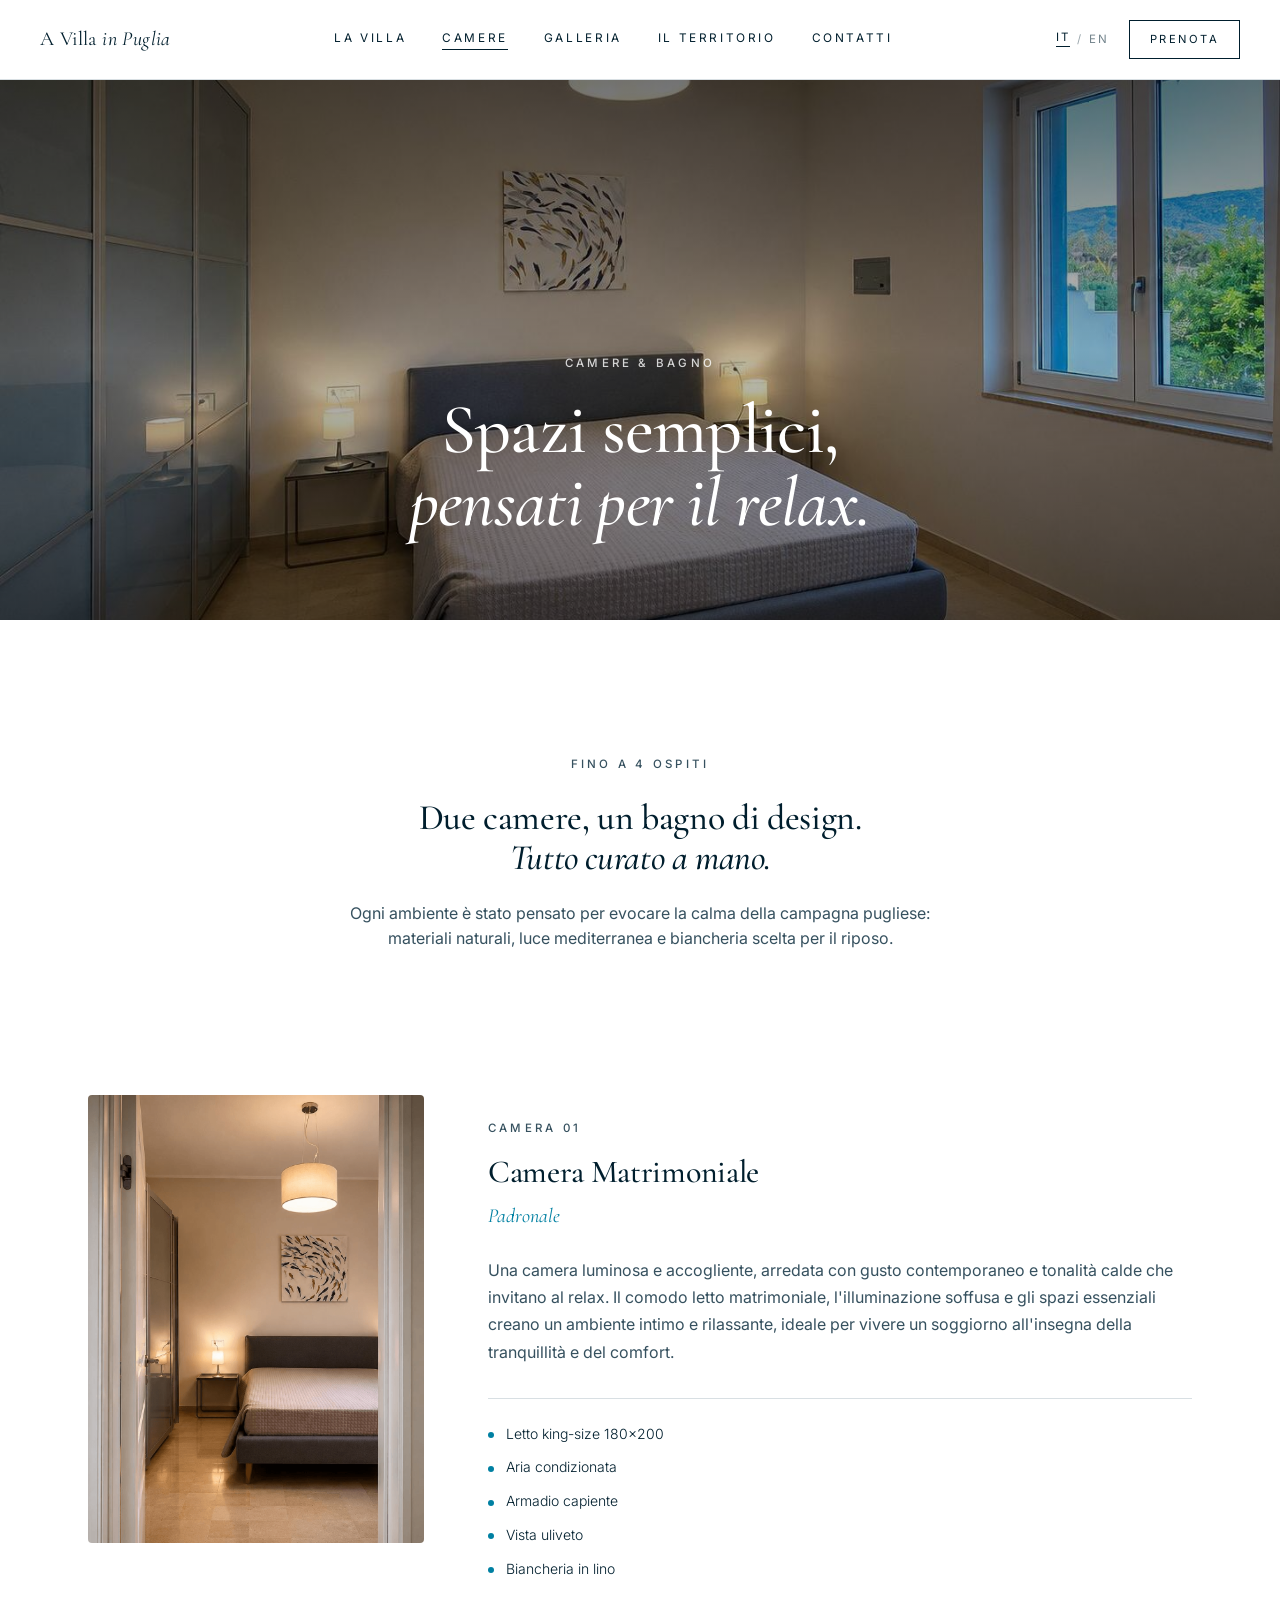
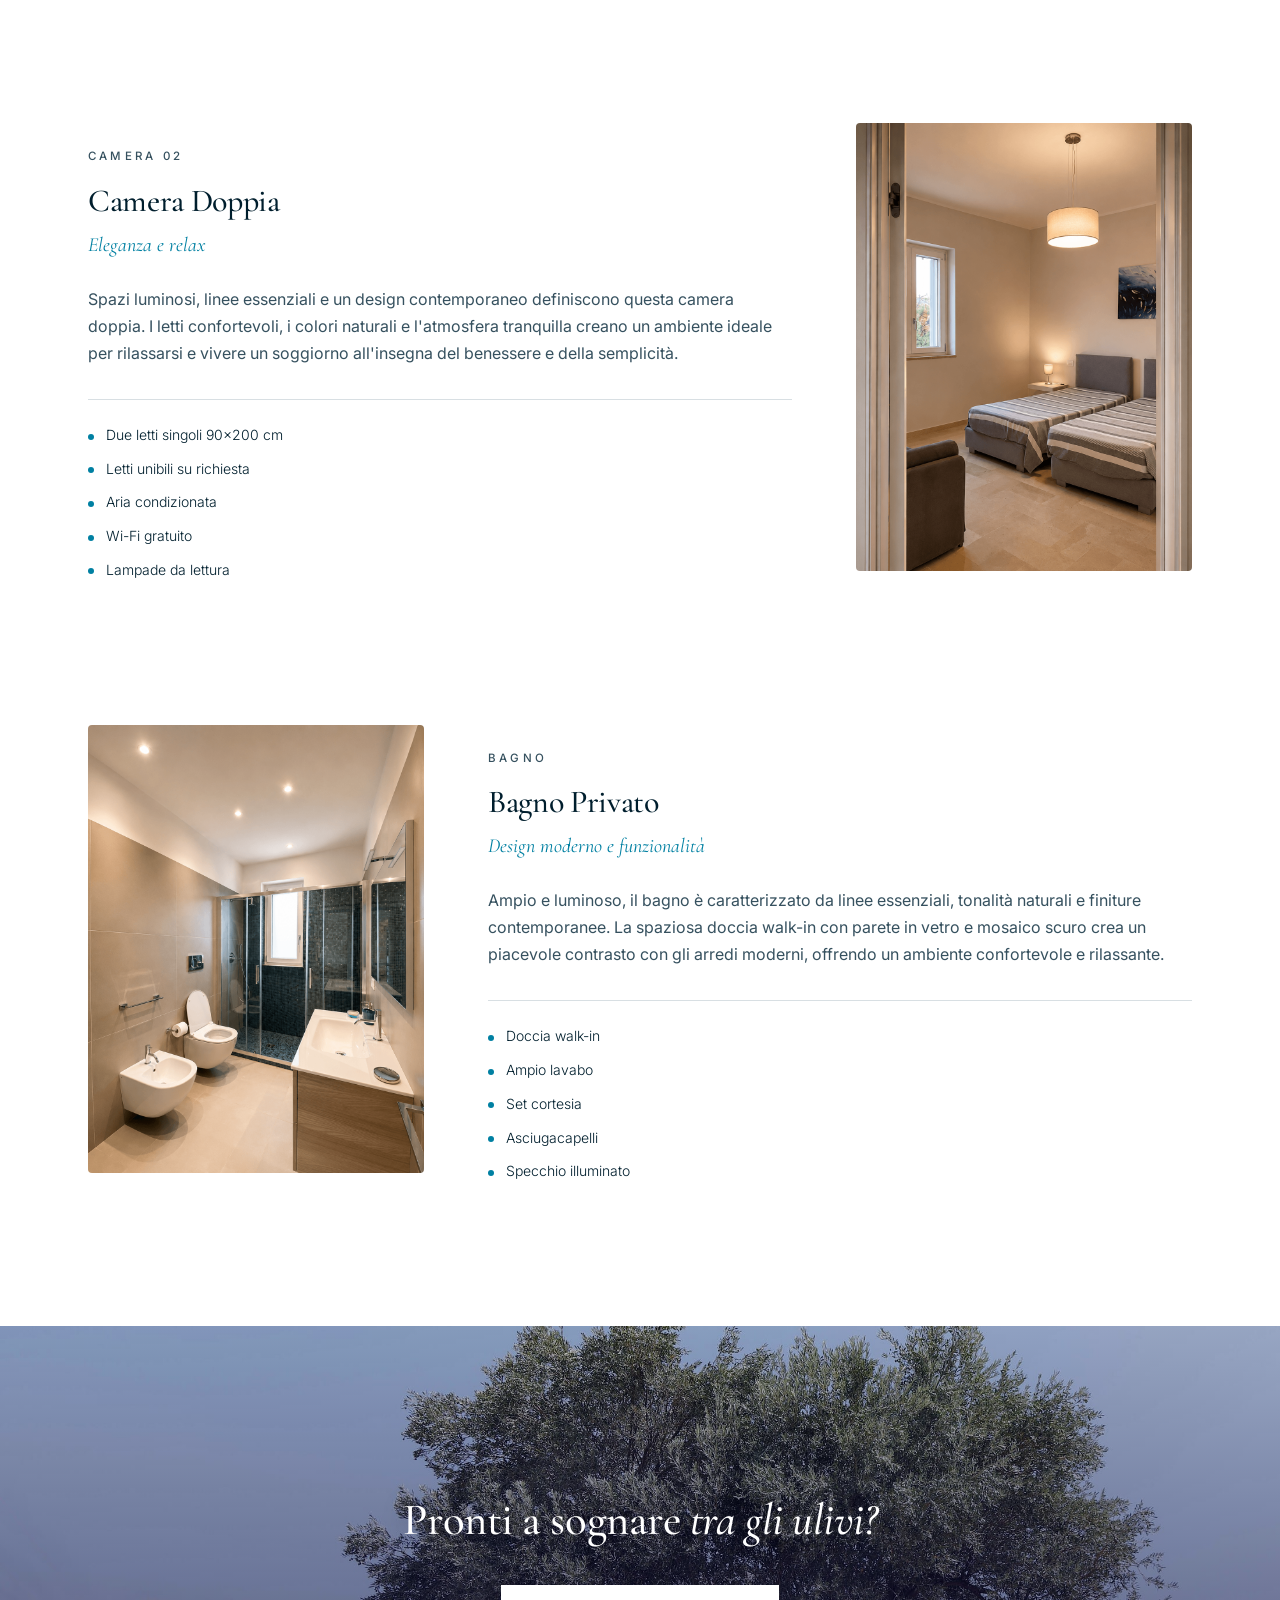
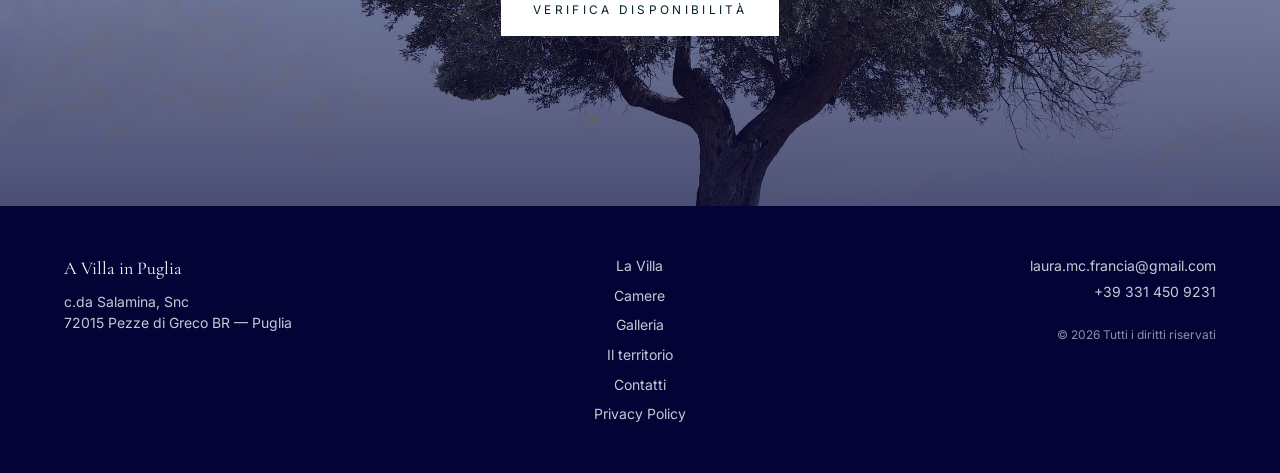
==== camere.html @ 1600aaa2 "Sito A Villa in Puglia: versione navigabile, mobile-optimized, multilingua IT/EN, video hero" ====
<!doctype html>
<html lang="it">
<head>
  <meta charset="utf-8" />
  <meta name="viewport" content="width=device-width, initial-scale=1" />
  <title>Camere — A Villa in Puglia</title>
  <meta name="description" content="Due camere eleganti e luminose, un bagno in pietra. Fino a 4 ospiti tra ulivi e pietra bianca pugliese." />
  <link rel="stylesheet" href="styles.css" />
  <meta name="theme-color" content="#030435" />
  <link rel="icon" href="favicon.svg" type="image/svg+xml" />
  <link rel="apple-touch-icon" href="favicon.svg" />
  <meta name="apple-mobile-web-app-title" content="A Villa in Puglia" />
  <meta property="og:type" content="website" />
  <meta property="og:site_name" content="A Villa in Puglia" />
  <meta property="og:title" content="Camere — A Villa in Puglia" />
  <meta property="og:description" content="Due camere eleganti e luminose, un bagno in pietra. Fino a 4 ospiti tra ulivi e pietra bianca pugliese." />
  <meta property="og:image" content="assets/hero-villa.jpg" />
  <meta name="twitter:card" content="summary_large_image" />
</head>
<body>
<main class="camere-page">

  <header class="nav" id="nav">
    <div class="nav-inner">
      <a class="brand" href="index.html">A Villa <i>in Puglia</i></a>
      <nav class="nav-links">
        <a href="villa.html">La Villa</a>
        <a href="camere.html" class="active">Camere</a>
        <a href="galleria.html">Galleria</a>
        <a href="il-territorio.html">Il territorio</a>
        <a href="contatti.html">Contatti</a>
      </nav>
      <a class="nav-cta" href="contatti.html">Prenota</a>
      <button class="nav-toggle" id="navToggle" aria-label="Apri il menu" aria-controls="mobileMenu" aria-expanded="false">
        <span class="nav-toggle-bar"></span>
        <span class="nav-toggle-bar"></span>
        <span class="nav-toggle-bar"></span>
      </button>
    </div>
  </header>

  <!-- MENU MOBILE -->
  <div class="mobile-menu" id="mobileMenu" aria-hidden="true">
    <div class="mobile-menu-top">
      <a class="brand" href="index.html">A Villa <i>in Puglia</i></a>
      <button class="mobile-menu-close" id="menuClose" aria-label="Chiudi il menu">
        <span></span><span></span>
      </button>
    </div>
    <nav class="mobile-menu-links">
      <a href="villa.html">La Villa</a>
      <a href="camere.html" class="active">Camere</a>
      <a href="galleria.html">Galleria</a>
      <a href="il-territorio.html">Il territorio</a>
      <a href="contatti.html">Contatti</a>
    </nav>
    <a class="mobile-menu-cta" href="contatti.html">Prenota</a>
    <div class="mobile-menu-contact">
      <a href="tel:+393314509231">+39 331 450 9231</a>
      <a href="mailto:laura.mc.francia@gmail.com">laura.mc.francia@gmail.com</a>
    </div>
  </div>

  <section class="page-hero">
    <img class="bg" src="assets/camera-letto-1.jpeg" alt="" />
    <div class="scrim"></div>
    <div class="content">
      <p class="eyebrow">Camere &amp; Bagno</p>
      <h1>Spazi semplici, <br /><i>pensati per il relax.</i></h1>
    </div>
  </section>

  <section class="section tight" style="padding-bottom:0">
    <div class="intro-block">
      <p class="eyebrow" style="margin-bottom:1.5rem">Fino a 4 ospiti</p>
      <h2 class="display section-title">Due camere, un bagno di design. <br /><i>Tutto curato a mano.</i></h2>
      <p>Ogni ambiente è stato pensato per evocare la calma della campagna pugliese: materiali naturali, luce mediterranea e biancheria scelta per il riposo.</p>
    </div>
  </section>

  <section class="section">
    <div class="container">
      <div class="rooms">

        <article class="room" id="matrimoniale">
          <div class="room-img"><img src="assets/camera-matrimoniale.png" alt="Camera Matrimoniale" loading="lazy" /></div>
          <div class="room-text">
            <p class="eyebrow" style="margin-bottom:1rem">Camera 01</p>
            <h3>Camera Matrimoniale</h3>
            <p class="sub">Padronale</p>
            <p>Una camera luminosa e accogliente, arredata con gusto contemporaneo e tonalità calde che invitano al relax. Il comodo letto matrimoniale, l'illuminazione soffusa e gli spazi essenziali creano un ambiente intimo e rilassante, ideale per vivere un soggiorno all'insegna della tranquillità e del comfort.</p>
            <ul class="feature-list">
              <li><span class="dot"></span>Letto king-size 180×200</li>
              <li><span class="dot"></span>Aria condizionata</li>
              <li><span class="dot"></span>Armadio capiente</li>
              <li><span class="dot"></span>Vista uliveto</li>
              <li><span class="dot"></span>Biancheria in lino</li>
            </ul>
          </div>
        </article>

        <article class="room reverse" id="doppia">
          <div class="room-img"><img src="assets/camera-doppia.png" alt="Camera Doppia" loading="lazy" /></div>
          <div class="room-text">
            <p class="eyebrow" style="margin-bottom:1rem">Camera 02</p>
            <h3>Camera Doppia</h3>
            <p class="sub">Eleganza e relax</p>
            <p>Spazi luminosi, linee essenziali e un design contemporaneo definiscono questa camera doppia. I letti confortevoli, i colori naturali e l'atmosfera tranquilla creano un ambiente ideale per rilassarsi e vivere un soggiorno all'insegna del benessere e della semplicità.</p>
            <ul class="feature-list">
              <li><span class="dot"></span>Due letti singoli 90×200 cm</li>
              <li><span class="dot"></span>Letti unibili su richiesta</li>
              <li><span class="dot"></span>Aria condizionata</li>
              <li><span class="dot"></span>Wi-Fi gratuito</li>
              <li><span class="dot"></span>Lampade da lettura</li>
            </ul>
          </div>
        </article>

        <article class="room" id="bagno">
          <div class="room-img room-img-small"><img src="assets/bagno-nuovo.png" alt="Bagno in Travertino" loading="lazy" /></div>
          <div class="room-text">
            <p class="eyebrow" style="margin-bottom:1rem">Bagno</p>
            <h3>Bagno Privato</h3>
            <p class="sub">Design moderno e funzionalità</p>
            <p>Ampio e luminoso, il bagno è caratterizzato da linee essenziali, tonalità naturali e finiture contemporanee. La spaziosa doccia walk-in con parete in vetro e mosaico scuro crea un piacevole contrasto con gli arredi moderni, offrendo un ambiente confortevole e rilassante.</p>
            <ul class="feature-list">
              <li><span class="dot"></span>Doccia walk-in</li>
              <li><span class="dot"></span>Ampio lavabo</li>
              <li><span class="dot"></span>Set cortesia</li>
              <li><span class="dot"></span>Asciugacapelli</li>
              <li><span class="dot"></span>Specchio illuminato</li>
            </ul>
          </div>
        </article>

      </div>
    </div>
  </section>

  <section class="cta-band bg-primary cta-image cta-olive">
    <div class="cta-scrim"></div>
    <div class="cta-content">
      <h2>Pronti a sognare <i>tra gli ulivi?</i></h2>
      <a class="btn-cta" href="contatti.html">Verifica disponibilità</a>
    </div>
  </section>

  <footer class="footer">
    <div class="footer-grid">
      <div>
        <p class="title">A Villa in Puglia</p>
        <p style="margin-top:0.5rem">c.da Salamina, Snc<br />72015 Pezze di Greco BR — Puglia</p>
      </div>
      <div class="center">
        <a href="villa.html">La Villa</a>
        <a href="camere.html">Camere</a>
        <a href="galleria.html">Galleria</a>
        <a href="il-territorio.html">Il territorio</a>
        <a href="contatti.html">Contatti</a>
        <a href="privacy-policy.html">Privacy Policy</a>
      </div>
      <div class="right">
        <p>laura.mc.francia@gmail.com</p>
        <p style="margin-top:0.25rem">+39 331 450 9231</p>
        <p class="small">© <span id="yr"></span> Tutti i diritti riservati</p>
      </div>
    </div>
  </footer>

</main>
<script>document.getElementById('yr').textContent = new Date().getFullYear();</script>
<script src="menu.js"></script>
<script src="i18n.js"></script>
</body>
</html>
---- styles.css ----
/* A Villa in Puglia — shared stylesheet
   Mediterranean palette: warm cream, olive, terracotta, sand */

@import url('https://fonts.googleapis.com/css2?family=Cormorant+Garamond:ital,wght@0,400;0,500;0,600;1,400;1,500&family=Inter:wght@300;400;500;600&display=swap');

:root {
  /* Mediterranean palette — sfondo bianco puro, blu Adriatico */
  --background: #ffffff;
  --foreground: oklch(0.22 0.05 230);
  --card: #ffffff;
  --primary: oklch(0.22 0.05 230);
  --primary-foreground: #ffffff;
  --secondary: #ffffff;
  --muted: #ffffff;
  --muted-foreground: oklch(0.42 0.04 230);
  --accent: oklch(0.55 0.12 220);
  --accent-foreground: #ffffff;
  --border: oklch(0.9 0.01 230);
  --sand: #ffffff;

  --font-display: "Cormorant Garamond", ui-serif, Georgia, serif;
  --font-sans: "Inter", ui-sans-serif, system-ui, sans-serif;

  --radius: 0.25rem;
}

* { box-sizing: border-box; margin: 0; padding: 0; border-color: var(--border); }
html { scroll-behavior: smooth; }
body {
  background-color: var(--background);
  color: var(--foreground);
  font-family: var(--font-sans);
  font-weight: 400;
  -webkit-font-smoothing: antialiased;
  line-height: 1.55;
}
img { display: block; max-width: 100%; }
a { color: inherit; text-decoration: none; }
button { font-family: inherit; cursor: pointer; background: none; border: none; color: inherit; }

h1, h2, h3, h4 {
  font-family: var(--font-display);
  font-weight: 500;
  letter-spacing: -0.01em;
  line-height: 1.05;
}

.eyebrow {
  font-family: var(--font-sans);
  text-transform: uppercase;
  letter-spacing: 0.28em;
  font-size: 0.72rem;
  color: var(--muted-foreground);
  font-weight: 500;
}

main { background-color: var(--background); color: var(--foreground); }

/* ---------- NAV ---------- */
.nav {
  position: sticky; top: 0; left: 0; right: 0; z-index: 30;
  transition: background-color .5s, color .5s, border-color .5s;
  background: rgba(255, 255, 255, 0.9);
  backdrop-filter: blur(10px);
  border-bottom: 1px solid var(--border);
  color: var(--foreground);
}
.nav.transparent {
  position: fixed;
  background: transparent;
  backdrop-filter: none;
  border-bottom: 1px solid transparent;
  color: var(--primary-foreground);
}
.nav.transparent.scrolled {
  background: rgba(255, 255, 255, 0.9);
  backdrop-filter: blur(10px);
  border-bottom: 1px solid var(--border);
  color: var(--foreground);
}
.nav-inner {
  max-width: 80rem;
  margin: 0 auto;
  padding: 1.25rem 1.5rem;
  display: flex; align-items: center; justify-content: space-between;
  gap: 1.5rem;
}
@media (min-width: 768px) { .nav-inner { padding: 1.25rem 2.5rem; } }

.brand { font-family: var(--font-display); font-size: 1.25rem; letter-spacing: 0.02em; }
.brand i { font-style: italic; }

.nav-links { display: none; gap: 2.25rem; text-transform: uppercase; letter-spacing: 0.22em; font-size: 0.74rem; }
@media (min-width: 768px) { .nav-links { display: flex; } }
.nav-links a { transition: opacity .2s; }
.nav-links a:hover { opacity: .7; }
.nav-links a.active { border-bottom: 1px solid currentColor; padding-bottom: 2px; }

.nav-cta {
  text-transform: uppercase; letter-spacing: 0.22em; font-size: 0.7rem;
  border: 1px solid currentColor; padding: 0.625rem 1.25rem;
  transition: background-color .2s, color .2s;
}
.nav.transparent:not(.scrolled) .nav-cta { border-color: rgba(255,255,255,0.6); }
.nav-cta:hover { background: currentColor; color: var(--background); }

/* ---------- HERO ---------- */
.hero {
  position: relative; width: 100%; overflow: hidden;
  height: 100vh; min-height: 640px;
}
.hero img.bg {
  position: absolute; inset: 0; width: 100%; height: 100%; object-fit: cover;
}
.hero .scrim {
  position: absolute; inset: 0;
  background: linear-gradient(to bottom, rgba(0,0,0,0.4), rgba(0,0,0,0.15) 50%, rgba(0,0,0,0.55));
}
.hero .content {
  position: relative; z-index: 10; height: 100%;
  display: flex; flex-direction: column; align-items: center; justify-content: center;
  text-align: center; padding: 0 1.5rem; color: var(--primary-foreground);
}
.hero .eyebrow { color: rgba(255,255,255,0.8); margin-bottom: 1.5rem; }
.hero h1 {
  font-family: var(--font-display); font-weight: 500;
  font-size: clamp(2.75rem, 6vw, 5.5rem);
  max-width: 56rem; line-height: 1.02;
}
.hero h1 i { font-style: italic; }
.hero p.lead {
  margin-top: 2rem; max-width: 36rem;
  font-size: clamp(1rem, 1.2vw, 1.125rem);
  font-weight: 300;
  color: rgba(255,255,255,0.9);
}
.thin-link {
  display: inline-block;
  text-transform: uppercase; letter-spacing: 0.32em; font-size: 0.72rem;
  border-bottom: 1px solid rgba(255,255,255,0.6); padding-bottom: 4px;
  transition: opacity .2s;
}
.thin-link:hover { opacity: .8; }
.hero .thin-link { margin-top: 3rem; }

/* ---------- PAGE HERO ---------- */
.page-hero {
  position: relative; width: 100%; overflow: hidden;
  height: 60vh; min-height: 420px;
}
.page-hero img.bg {
  position: absolute; inset: 0; width: 100%; height: 100%; object-fit: cover;
}
.villa-page .page-hero img.bg {
  inset:unset; bottom: -60px; height: auto;
}
.page-hero .scrim {
  position: absolute; inset: 0;
  background: linear-gradient(to bottom, rgba(0,0,0,0.55), rgba(0,0,0,0.25) 50%, rgba(0,0,0,0.55));
}
.page-hero .content {
  position: relative; z-index: 10; height: 100%;
  display: flex; flex-direction: column; align-items: center; justify-content: flex-end;
  text-align: center; padding: 0 1.5rem 5rem; color: var(--primary-foreground);
}
.page-hero .eyebrow { color: rgba(255,255,255,0.8); margin-bottom: 1.25rem; }
.page-hero h1 {
  font-family: var(--font-display); font-weight: 500;
  font-size: clamp(2.5rem, 5.5vw, 4.5rem); line-height: 1.05; max-width: 48rem;
}
.page-hero h1 i { font-style: italic; }

/* ---------- LAYOUT ---------- */
.container { max-width: 72rem; margin: 0 auto; padding: 0 1.5rem; }
.section { padding: 7rem 1.5rem; }
@media (min-width: 768px) { .section { padding: 9rem 1.5rem; } }
.section.tight { padding: 5rem 1.5rem; }
@media (min-width: 768px) { .section.tight { padding: 7rem 1.5rem; } }
.section.bg-secondary { background: #ffffff; }
.section.bg-primary {
  background: var(--primary);
  color: var(--primary-foreground);
}

/* ---------- GRIDS ---------- */
.grid-12 { display: grid; grid-template-columns: repeat(1, 1fr); gap: 3rem; }
@media (min-width: 768px) {
  .grid-12 { grid-template-columns: repeat(12, 1fr); gap: 5rem; align-items: center; }
}
.col-5 { grid-column: span 1; }
.col-7 { grid-column: span 1; }
@media (min-width: 768px) {
  .col-5 { grid-column: span 5; }
  .col-7 { grid-column: span 7; }
}
.col-6 { grid-column: span 1; }
@media (min-width: 768px) {
  .col-6 { grid-column: span 6; }
  .col-6-start-7 { grid-column: 7 / span 6; }
}

.two-img-grid {
  display: grid; grid-template-columns: repeat(2, 1fr); gap: 1rem;
}
@media (min-width: 768px) { .two-img-grid { gap: 1.5rem; } }
.two-img-grid img {
  width: 100%; aspect-ratio: 3/4; object-fit: cover; border-radius: var(--radius);
}
.two-img-grid img:first-child { margin-top: 3rem; }

/* Reveal allo scroll (sezione Benvenuti) */
.reveal {
  opacity: 0;
  transform: translateY(110px) scale(0.92);
  filter: blur(6px);
  transition: opacity 1.1s cubic-bezier(0.16, 1, 0.3, 1),
              transform 1.2s cubic-bezier(0.16, 1, 0.3, 1),
              filter 1.1s cubic-bezier(0.16, 1, 0.3, 1);
}
.reveal.is-visible {
  opacity: 1;
  transform: translateY(0) scale(1);
  filter: blur(0);
}
.reveal-group .reveal:nth-child(1) { transition-delay: 0.05s; }
.reveal-group .reveal:nth-child(2) { transition-delay: 0.28s; }
@media (prefers-reduced-motion: reduce) {
  .reveal { opacity: 1; transform: none; filter: none; transition: none; }
}

h2.display, h3.display {
  font-family: var(--font-display); font-weight: 500;
  font-size: clamp(2rem, 3.5vw, 3rem); line-height: 1.1;
  color: var(--primary);
}
h2.display i, h3.display i { font-style: italic; }
h2.section-title { font-size: clamp(1.875rem, 3vw, 2.5rem); }

p.body {
  margin-top: 2rem; color: var(--muted-foreground); line-height: 1.7;
  max-width: 36rem;
}

.inline-link {
  display: inline-block; margin-top: 2rem;
  text-transform: uppercase; letter-spacing: 0.28em; font-size: 0.72rem;
  border-bottom: 1px solid currentColor; padding-bottom: 4px;
}

/* ---------- DISCOVER CARDS ---------- */
.cards { display: grid; grid-template-columns: 1fr; gap: 2rem; margin-top: 4rem; }
@media (min-width: 768px) { .cards { grid-template-columns: repeat(3, 1fr); } }
.card { display: block; }
.card .img-wrap { overflow: hidden; border-radius: var(--radius); }
.card .img-wrap img {
  width: 100%; aspect-ratio: 4/5; object-fit: cover;
  transition: transform .7s ease;
}
.card:hover .img-wrap img { transform: scale(1.03); }
.card h3 {
  font-family: var(--font-display); font-size: 1.5rem;
  color: var(--primary); margin-top: 1.5rem;
}
.card p {
  margin-top: 0.75rem; color: var(--muted-foreground);
  font-size: 0.875rem; line-height: 1.6;
}
.card .arrow {
  display: inline-block; margin-top: 1rem;
  text-transform: uppercase; letter-spacing: 0.28em; font-size: 0.7rem;
  border-bottom: 1px solid currentColor; padding-bottom: 2px;
}

/* ---------- CTA BAND ---------- */
.cta-band { padding: 6rem 1.5rem; text-align: center; }
.cta-band.bg-primary {
  background: #90e0ef;
  color: oklch(0.22 0.05 230);
}
.cta-band h2 {
  font-family: var(--font-display); font-weight: 500;
  font-size: clamp(2rem, 3.5vw, 3rem); line-height: 1.1;
  max-width: 48rem; margin: 0 auto;
}
.cta-band h2 i { font-style: italic; }
.cta-band.bg-primary .btn-cta {
  background: oklch(0.22 0.05 230);
  color: #ffffff;
}
.cta-band.bg-primary .btn-cta:hover {
  background: #ffffff;
  color: oklch(0.22 0.05 230);
}

/* CTA band con immagine di sfondo (mare aereo) */
.cta-band.cta-image {
  position: relative; overflow: hidden;
  background-image: url('assets/sea-aerial.jpg');
  background-size: cover;
  background-position: center;
  color: #ffffff;
  padding: 9rem 1.5rem;
  min-height: 30rem;
  display: flex; align-items: center; justify-content: center;
}
.cta-band.cta-image .cta-scrim {
  position: absolute; inset: 0;
  background: linear-gradient(
    to bottom,
    rgba(3, 4, 94, 0.45),
    rgba(3, 4, 94, 0.25) 45%,
    rgba(3, 4, 94, 0.55)
  );
}
.cta-band.cta-image .cta-content {
  position: relative; z-index: 2;
  max-width: 48rem; margin: 0 auto;
  text-shadow: 0 1px 24px rgba(0, 0, 0, 0.35);
}
.cta-band.cta-image h2 {
  color: #ffffff;
}
.cta-band.cta-image .btn-cta {
  background: #ffffff;
  color: oklch(0.22 0.05 230);
  text-shadow: none;
}
.cta-band.cta-image .btn-cta:hover {
  background: #90e0ef;
  color: oklch(0.22 0.05 230);
}

/* Variante con foto dell'ulivo (camere.html) — DEVE stare dopo .cta-image per sovrascrivere */
.cta-band.cta-image.cta-olive {
  background-image: url('assets/olive-tree-sky.jpg');
  background-position: 65% 55%;
}
.cta-band.cta-image.cta-olive .cta-scrim {
  background: linear-gradient(
    to bottom,
    rgba(3, 4, 53, 0.20),
    rgba(3, 4, 53, 0.45) 55%,
    rgba(3, 4, 53, 0.65)
  );
}
.btn-cta {
  display: inline-block; margin-top: 2.5rem;
  text-transform: uppercase; letter-spacing: 0.28em; font-size: 0.74rem;
  background: var(--primary-foreground); color: var(--primary);
  padding: 1rem 2rem;
  transition: background-color .2s, color .2s;
}
.btn-cta:hover { background: var(--accent); color: var(--accent-foreground); }

/* ---------- FOOTER ---------- */
.footer {
  background: #030435;
  padding: 3rem 1.5rem;
  border-top: 1px solid #030435;
  color: #ffffff;
}
.footer-grid {
  max-width: 72rem; margin: 0 auto;
  display: grid; grid-template-columns: 1fr; gap: 2rem;
  font-size: 0.875rem; color: rgba(255,255,255,0.78);
}
@media (min-width: 768px) {
  .footer-grid { grid-template-columns: repeat(3, 1fr); }
  .footer-grid .center { align-items: center; }
  .footer-grid .right { text-align: right; }
}
.footer-grid p.title {
  font-family: var(--font-display); font-size: 1.125rem; color: #ffffff;
}
.footer-grid .center { display: flex; flex-direction: column; gap: 0.5rem; }
.footer-grid .center a { transition: color .2s; color: rgba(255,255,255,0.78); }
.footer-grid .center a:hover { color: #90e0ef; }
.footer-grid .right a { color: #ffffff; }
.footer-grid .small { font-size: 0.75rem; margin-top: 1.5rem; color: rgba(255,255,255,0.55); }

/* ---------- VILLA: STATS + SERVICES ---------- */
.stats { display: grid; grid-template-columns: repeat(3, 1fr); gap: 1.5rem; margin-top: 2.5rem; }
.stat .num {
  font-family: var(--font-display); font-size: 2rem; color: var(--accent);
  line-height: 1;
}
@media (min-width: 768px) { .stat .num { font-size: 2.25rem; } }
.stat .lab { margin-top: 0.25rem; }

.services {
  list-style: none; display: grid; grid-template-columns: repeat(2, 1fr);
  gap: 1.5rem 2rem; padding-top: 2.5rem; border-top: 1px solid var(--border);
}
@media (min-width: 768px) { .services { grid-template-columns: repeat(4, 1fr); } }
.services li {
  display: flex; align-items: flex-start; gap: 0.75rem;
  font-size: 0.95rem; font-weight: 300;
}
.dot {
  display: inline-block; width: 6px; height: 6px; border-radius: 50%;
  background: var(--accent); margin-top: 0.6rem; flex-shrink: 0;
}

/* ---------- CAMERE ---------- */
.text-center { text-align: center; }
.intro-block { max-width: 48rem; margin: 0 auto; text-align: center; }
.intro-block h2 { color: var(--primary); font-size: clamp(1.625rem, 2.8vw, 2.25rem); }
.intro-block p { margin: 1.5rem auto 0; color: var(--muted-foreground); max-width: 40rem; }

.rooms { display: flex; flex-direction: column; gap: 6rem; }
@media (min-width: 768px) { .rooms { gap: 9rem; } }
.room {
  display: grid; grid-template-columns: 1fr; gap: 2.5rem; align-items: start;
}
@media (min-width: 768px) {
  .room { grid-template-columns: 336px 1fr; gap: 4rem; }
  .room.reverse > .room-img { order: 2; }
  .room.reverse > .room-text { order: 1; }
  .room.reverse { grid-template-columns: 1fr 336px; }
}
.room-img { overflow: hidden; border-radius: var(--radius); }
.room-img img { width: 336px; height: 448px; max-width: 100%; object-fit: cover; }
.room-text h3 {
  font-family: var(--font-display); font-size: clamp(1.75rem, 2.5vw, 2.25rem);
  color: var(--primary); line-height: 1.15;
}
.room-text .sub {
  font-family: var(--font-display); font-style: italic;
  font-size: 1.25rem; color: var(--accent); margin-top: 0.5rem;
}
.room-text p { margin-top: 1.5rem; color: var(--muted-foreground); line-height: 1.7; }
.feature-list {
  list-style: none; margin-top: 2rem; padding-top: 1.5rem;
  border-top: 1px solid var(--border); display: flex; flex-direction: column; gap: 0.75rem;
}
.feature-list li {
  display: flex; align-items: flex-start; gap: 0.75rem;
  font-size: 0.875rem; font-weight: 300;
}

/* ---------- GALLERIA ---------- */
.cat-row {
  display: flex; flex-wrap: wrap; justify-content: center;
  gap: 0.75rem; margin-bottom: 3rem;
}
@media (min-width: 768px) { .cat-row { gap: 1.5rem; } }
.cat-btn {
  text-transform: uppercase; letter-spacing: 0.24em; font-size: 0.72rem;
  padding: 0.5rem 1rem; border: 1px solid var(--border);
  color: var(--muted-foreground); transition: all .2s;
}
.cat-btn:hover { color: var(--foreground); border-color: var(--foreground); }
.cat-btn.active {
  background: var(--primary); color: var(--primary-foreground); border-color: var(--primary);
}

.masonry { column-count: 1; column-gap: 1rem; }
@media (min-width: 640px) { .masonry { column-count: 2; } }
@media (min-width: 1024px) { .masonry { column-count: 3; column-gap: 1.5rem; } }
.masonry .tile {
  display: block; width: 100%; margin-bottom: 1rem; overflow: hidden;
  border-radius: var(--radius); break-inside: avoid;
}
@media (min-width: 1024px) { .masonry .tile { margin-bottom: 1.5rem; } }
.masonry .tile img {
  width: 100%; object-fit: cover; transition: transform .7s ease;
}
.masonry .tile:hover img { transform: scale(1.03); }
.masonry .tile.tall img { aspect-ratio: 3/4; }
.masonry .tile.wide img { aspect-ratio: 4/3; }

/* Lightbox */
.lightbox {
  position: fixed; inset: 0; z-index: 50; background: rgba(0,0,0,0.9);
  display: none; align-items: center; justify-content: center; padding: 1rem;
}
.lightbox.open { display: flex; }
.lightbox img { max-height: 90vh; max-width: 90vw; object-fit: contain; }
.lb-close, .lb-prev, .lb-next {
  position: absolute; color: rgba(255,255,255,0.8); transition: color .2s;
}
.lb-close:hover, .lb-prev:hover, .lb-next:hover { color: white; }
.lb-close { top: 1.5rem; right: 1.5rem; font-size: 2rem; line-height: 1; }
.lb-prev { left: 1.5rem; font-size: 2.5rem; line-height: 1; }
.lb-next { right: 1.5rem; font-size: 2.5rem; line-height: 1; }

.exp {
  display: flex; flex-direction: column;
}
.exp h3 { font-size: 1.375rem; font-weight: 400; color: var(--primary); margin-bottom: 0.25rem; }
.exp .sub {
  font-size: 0.8rem; text-transform: uppercase; letter-spacing: 0.2em;
  color: var(--accent); margin-bottom: 1rem;
}
.exp p { color: var(--muted-foreground); font-size: 0.95rem; line-height: 1.6; }
.exp-grid { display: grid; grid-template-columns: 1fr; gap: 2rem; }
@media (min-width: 768px) { .exp-grid { grid-template-columns: repeat(3, 1fr); gap: 2rem; } }
.exp { display: block; }
@media (min-width: 768px) { .exp.offset { transform: translateY(3rem); } }
.exp .img-wrap { overflow: hidden; border-radius: var(--radius); }
.exp .img-wrap img {
  width: 100%; aspect-ratio: 4/5; object-fit: cover;
  transition: transform .7s ease;
}
.exp:hover .img-wrap img { transform: scale(1.03); }
.exp h3 { font-family: var(--font-display); font-size: 1.5rem; color: var(--primary); margin-top: 1.5rem; }
.exp p { margin-top: 0.75rem; font-size: 0.875rem; color: var(--muted-foreground); line-height: 1.6; }

/* Booking links (contatti.html) */
.booking-links {
  display: flex; flex-direction: column; gap: 1rem;
  justify-content: center;
}
.booking-card {
  display: flex; align-items: center; gap: 1.5rem;
  padding: 1.5rem 2rem;
  border: 1px solid var(--border);
  color: var(--foreground);
  transition: border-color .2s, box-shadow .2s;
  text-decoration: none;
}
.booking-card:hover {
  border-color: var(--primary);
  box-shadow: 0 4px 24px -8px rgba(3,4,53,0.12);
}
.booking-logo {
  width: 2.5rem; height: 2.5rem; flex-shrink: 0;
  color: var(--primary);
}
.booking-logo svg { width: 100%; height: 100%; }
.booking-logo-img {
  width: 4rem; height: 2.5rem;
  display: flex; align-items: center; justify-content: flex-start;
}
.booking-logo-img img { max-width: 100%; max-height: 100%; object-fit: contain; }
.booking-info {
  flex: 1; display: flex; flex-direction: column; gap: 0.25rem;
}
.booking-name {
  font-family: var(--font-display); font-size: 1.375rem;
  color: var(--primary); line-height: 1;
}
.booking-sub {
  font-size: 0.8rem; text-transform: uppercase;
  letter-spacing: 0.2em; color: var(--muted-foreground);
}
.booking-arrow {
  width: 1.25rem; height: 1.25rem; flex-shrink: 0;
  color: var(--accent);
  transition: transform .2s;
}
.booking-card:hover .booking-arrow { transform: translateX(4px); }
.map-hero {
  width: 100%; height: 60vh; min-height: 400px;
  position: relative; overflow: hidden;
}
.map-hero iframe {
  position: absolute; inset: 0;
  width: 100%; height: 100%; border: 0;
}
.contact-grid { display: grid; grid-template-columns: 1fr; gap: 4rem; max-width: 64rem; margin: 0 auto; }
@media (min-width: 768px) { .contact-grid { grid-template-columns: 1fr 1fr; gap: 4rem; } }
.contact-info h2 { color: var(--primary); font-size: clamp(1.75rem, 2.8vw, 2.25rem); }
.contact-info .body { margin-top: 1.5rem; }
.contact-block { display: flex; flex-direction: column; gap: 1rem; margin-top: 2.5rem; font-size: 0.875rem; }
.contact-block a { color: var(--foreground); transition: color .2s; }
.contact-block a:hover { color: var(--accent); }
.contact-block .eyebrow { margin-bottom: 0.25rem; }

.form {
  background: #ffffff;
  border: 1px solid var(--border);
  padding: 2rem; border-radius: var(--radius);
  display: flex; flex-direction: column; gap: 1.25rem;
}
@media (min-width: 768px) { .form { padding: 2.5rem; } }
.field label { display: block; margin-bottom: 0.5rem; }
.field input, .field textarea {
  width: 100%; background: var(--background); border: 1px solid var(--border);
  border-radius: var(--radius); padding: 0.75rem 1rem; font-size: 0.875rem;
  font-family: inherit; color: var(--foreground); outline: none;
  transition: border-color .2s;
}
.field input:focus, .field textarea:focus { border-color: var(--accent); }
.field textarea { resize: vertical; min-height: 7rem; }
.submit {
  width: 100%; text-transform: uppercase; letter-spacing: 0.28em; font-size: 0.74rem;
  background: var(--primary); color: var(--primary-foreground);
  padding: 1rem 2rem; transition: background-color .2s, color .2s;
}
.submit:hover { background: var(--accent); color: var(--accent-foreground); }

/* Variante trulli (esperienze.html) */
.cta-band.cta-trulli {
  background-image: url('assets/trulli-alberobello.jpg');
  background-position: center 55%;
}
.cta-band.cta-trulli .cta-scrim {
  background: linear-gradient(
    to bottom,
    rgba(3, 4, 53, 0.20),
    rgba(3, 4, 53, 0.40) 50%,
    rgba(3, 4, 53, 0.65)
  );
}

/* Variante limoni (galleria.html) */
.cta-band.cta-limoni {
  background-image: url('assets/limoni.jpg');
  background-position: center 60%;
}
.cta-band.cta-limoni .cta-scrim {
  background: linear-gradient(
    to bottom,
    rgba(3, 4, 53, 0.30),
    rgba(3, 4, 53, 0.45) 55%,
    rgba(3, 4, 53, 0.65)
  );
}

/* Tiny inline link for villa section bottom */
.row-links { margin-top: 4rem; display: flex; flex-wrap: wrap; gap: 1.5rem; }
.row-links a {
  text-transform: uppercase; letter-spacing: 0.28em; font-size: 0.72rem;
  border-bottom: 1px solid currentColor; padding-bottom: 4px;
}

/* ---------- CAROSELLO MARQUEE (home) ---------- */
.carousel-section { padding: 3rem 0 4rem; }
@media (min-width: 768px) { .carousel-section { padding: 3.5rem 0 5rem; } }

.marquee {
  position: relative;
  width: 100%;
}
.marquee-viewport {
  overflow: hidden;
  width: 100%;
  padding: 0.5rem 0;
}
.marquee-track {
  display: flex;
  gap: 1.5rem;
  width: max-content;
  will-change: transform;
  padding: 0 1.5rem;
}
@media (min-width: 768px) {
  .marquee-track { gap: 2rem; padding: 0 2.5rem; }
}
.marquee .m-card {
  margin: 0;
  flex: 0 0 auto;
  width: 480px;
  height: 360px;
  background: #ffffff;
  padding: 0;
  border: none;
}
.marquee .m-card img {
  display: block;
  width: 100%;
  height: 100%;
  object-fit: cover;
}

.marquee-arrow {
  position: absolute; top: 50%; transform: translateY(-50%);
  width: 40px; height: 40px;
  display: flex; align-items: center; justify-content: center;
  background: #ffffff;
  border: 1px solid var(--border);
  color: oklch(0.22 0.05 230);
  z-index: 4;
  transition: background-color .2s, color .2s;
}
.marquee-arrow:hover {
  background: oklch(0.22 0.05 230);
  color: #ffffff;
}
.marquee-arrow.prev { left: 1rem; }
.marquee-arrow.next { right: 1rem; }
@media (min-width: 768px) {
  .marquee-arrow.prev { left: 1.5rem; }
  .marquee-arrow.next { right: 1.5rem; }
}

/* ---------- Servizi (villa.html) — layout a 2 colonne con lista orizzontale ---------- */
.services-layout {
  display: grid; grid-template-columns: 1fr 1fr;
  gap: 4rem; align-items: start; margin-bottom: 2.5rem;
}
@media (max-width: 767px) {
  .services-layout { grid-template-columns: 1fr; gap: 2rem; }
}
.services-left h2 { color: var(--primary); font-size: clamp(1.875rem, 3vw, 2.25rem); }
.services-right p {
  color: var(--muted-foreground); line-height: 1.7; font-size: 0.95rem;
  padding-top: calc(1rem + 1.5rem + 0.2rem); /* compensa eyebrow + margin-bottom */
}

.services-list {
  list-style: none;
  display: grid; grid-template-columns: repeat(4, 1fr);
  gap: 2rem 3rem;
}
@media (max-width: 1023px) {
  .services-list { grid-template-columns: repeat(2, 1fr); gap: 1.5rem 2rem; }
}
@media (max-width: 639px) {
  .services-list { grid-template-columns: 1fr; gap: 1rem; }
}
.services-list li {
  position: relative; padding-left: 2.25rem;
  color: var(--primary); font-size: 0.95rem; line-height: 1.5;
}
.services-list li:before { display: none; }
.svc-icon {
  position: absolute; left: 0; top: 0.05em;
  width: 1.25rem; height: 1.25rem;
  color: var(--accent);
  display: inline-flex; align-items: center; justify-content: center;
}
.svc-icon svg {
  width: 100%; height: 100%;
}

.row-links { margin-top: 0; display: flex; flex-wrap: wrap; gap: 1.5rem; }

/* La casa — allineamento CTA */
.casa-grid { align-items: stretch !important; }
.casa-col {
  display: flex; flex-direction: column; justify-content: space-between;
}
.casa-top { flex: 1; }
.villa-img-stack {
  display: grid; grid-template-columns: 1fr 1fr; gap: 1rem;
}
@media (min-width: 768px) { .villa-img-stack { gap: 1.25rem; } }
.villa-img-stack img {
  width: 100%; aspect-ratio: 3/4; object-fit: cover; border-radius: var(--radius);
}
.villa-img-stack img:first-child { margin-top: 2.5rem; }
.villa-text { display: flex; flex-direction: column; justify-content: center; }
.villa-features {
  list-style: none; margin-top: 2rem; padding-top: 1.5rem;
  border-top: 1px solid var(--border);
  display: flex; flex-direction: column; gap: 0.75rem;
}
.villa-features li {
  display: flex; align-items: flex-start; gap: 0.75rem;
  font-size: 0.9rem; color: var(--muted-foreground); font-weight: 300;
}

/* ============================================================
   MOBILE / PUBLISH — aggiunte non invasive (nessuna modifica
   al design esistente: solo navigazione mobile e rifiniture).
   ============================================================ */

/* Evita lo zoom automatico del testo su iOS in rotazione */
html { -webkit-text-size-adjust: 100%; text-size-adjust: 100%; }
/* L'ancoraggio interno non finisce sotto la nav sticky */
html { scroll-padding-top: 5rem; }

/* ---------- HAMBURGER (solo mobile) ---------- */
.nav-toggle {
  display: inline-flex; flex-direction: column; justify-content: center;
  align-items: center; gap: 5px;
  width: 2.75rem; height: 2.75rem; margin-right: -0.5rem;
  color: inherit; -webkit-tap-highlight-color: transparent;
}
.nav-toggle-bar {
  display: block; width: 24px; height: 1.5px;
  background: currentColor; border-radius: 2px;
  transition: transform .3s ease, opacity .25s ease;
}
.nav-toggle.is-open .nav-toggle-bar:nth-child(1) { transform: translateY(6.5px) rotate(45deg); }
.nav-toggle.is-open .nav-toggle-bar:nth-child(2) { opacity: 0; }
.nav-toggle.is-open .nav-toggle-bar:nth-child(3) { transform: translateY(-6.5px) rotate(-45deg); }

/* La nav-cta resta com'è su desktop; su mobile entra nel menu overlay */
@media (max-width: 767px) { .nav-cta { display: none; } }
/* L'hamburger appare solo sotto i 768px (come le nav-links al contrario) */
@media (min-width: 768px) { .nav-toggle { display: none; } }

/* ---------- MENU OVERLAY (solo mobile) ---------- */
.mobile-menu {
  position: fixed; inset: 0; z-index: 45;
  background: var(--background);
  display: flex; flex-direction: column;
  padding: 1.25rem 1.5rem 2.5rem;
  opacity: 0; visibility: hidden; transform: translateY(-6px);
  transition: opacity .35s ease, transform .35s ease, visibility .35s;
  overflow-y: auto;
}
.mobile-menu.open { opacity: 1; visibility: visible; transform: none; }
@media (min-width: 768px) { .mobile-menu { display: none; } }

.mobile-menu-top {
  display: flex; align-items: center; justify-content: space-between;
  color: var(--foreground);
}
.mobile-menu-close {
  position: relative; width: 2.75rem; height: 2.75rem; margin-right: -0.5rem;
  color: var(--foreground); -webkit-tap-highlight-color: transparent;
}
.mobile-menu-close span {
  position: absolute; left: 50%; top: 50%;
  width: 24px; height: 1.5px; background: currentColor; border-radius: 2px;
}
.mobile-menu-close span:nth-child(1) { transform: translate(-50%, -50%) rotate(45deg); }
.mobile-menu-close span:nth-child(2) { transform: translate(-50%, -50%) rotate(-45deg); }

.mobile-menu-links {
  display: flex; flex-direction: column;
  margin: auto 0; gap: 0.25rem;
}
.mobile-menu-links a {
  font-family: var(--font-display);
  font-size: 2rem; line-height: 1.2; color: var(--primary);
  padding: 0.5rem 0;
}
.mobile-menu-links a.active { font-style: italic; color: var(--accent); }

.mobile-menu-cta {
  display: block; text-align: center;
  text-transform: uppercase; letter-spacing: 0.22em; font-size: 0.78rem;
  border: 1px solid var(--primary); color: var(--primary);
  padding: 1rem 1.25rem; margin-top: 1.5rem;
  transition: background-color .2s, color .2s;
}
.mobile-menu-cta:hover,
.mobile-menu-cta:active { background: var(--primary); color: var(--primary-foreground); }

.mobile-menu-contact {
  display: flex; flex-direction: column; gap: 0.4rem;
  margin-top: 2rem; font-size: 0.85rem; color: var(--muted-foreground);
}
.mobile-menu-contact a { color: var(--muted-foreground); transition: color .2s; }
.mobile-menu-contact a:hover { color: var(--accent); }

/* Blocca lo scroll del corpo quando il menu è aperto */
html.menu-open, html.menu-open body { overflow: hidden; }

/* Su mobile, le scritte delle hero interne (.page-hero) sono centrate
   verticalmente anziché ancorate in basso. Desktop invariato. */
@media (max-width: 767px) {
  .page-hero .content {
    justify-content: center;
    padding-top: 1.5rem;
    padding-bottom: 1.5rem;
  }
}

/* ---------- SELETTORE LINGUA (IT / EN) ---------- */
.nav-right { display: flex; align-items: center; gap: 1.25rem; }
@media (max-width: 767px) { .nav-right { display: none; } }

.lang-switch { display: inline-flex; align-items: center; gap: 0.45rem; }
.lang-btn {
  font-family: var(--font-sans);
  text-transform: uppercase; letter-spacing: 0.18em; font-size: 0.72rem;
  color: inherit; opacity: 0.55; line-height: 1; padding: 0;
  transition: opacity .2s;
  -webkit-tap-highlight-color: transparent;
}
.lang-btn:hover { opacity: 0.85; }
.lang-btn.active { opacity: 1; border-bottom: 1px solid currentColor; padding-bottom: 2px; }
.lang-sep { opacity: 0.4; font-size: 0.72rem; }

/* Versione nel menu mobile */
.lang-switch-mobile { justify-content: center; gap: 0.75rem; margin-top: 1.75rem; }
.lang-switch-mobile .lang-btn { font-size: 0.95rem; letter-spacing: 0.2em; color: var(--primary); }
.lang-switch-mobile .lang-sep { color: var(--muted-foreground); font-size: 0.95rem; }

/* ---------- VIDEO DI SFONDO HERO (pagina La Villa) ---------- */
/* Si comporta come una background-image: copre l'intera Hero senza
   deformazioni e non genera layout shift (Hero ad altezza fissa). */
.page-hero video.bg {
  position: absolute; inset: 0;
  width: 100%; height: 100%;
  object-fit: cover;
  object-position: center;
  z-index: 0;
  background: #030435; /* tinta sotto al video durante il caricamento */
}
.page-hero .hero-video-fallback {
  position: absolute; inset: 0;
  width: 100%; height: 100%;
  object-fit: cover;
}
/* Lo scrim (overlay scuro esistente) resta sopra al video per la leggibilità */
.page-hero .scrim { z-index: 1; }
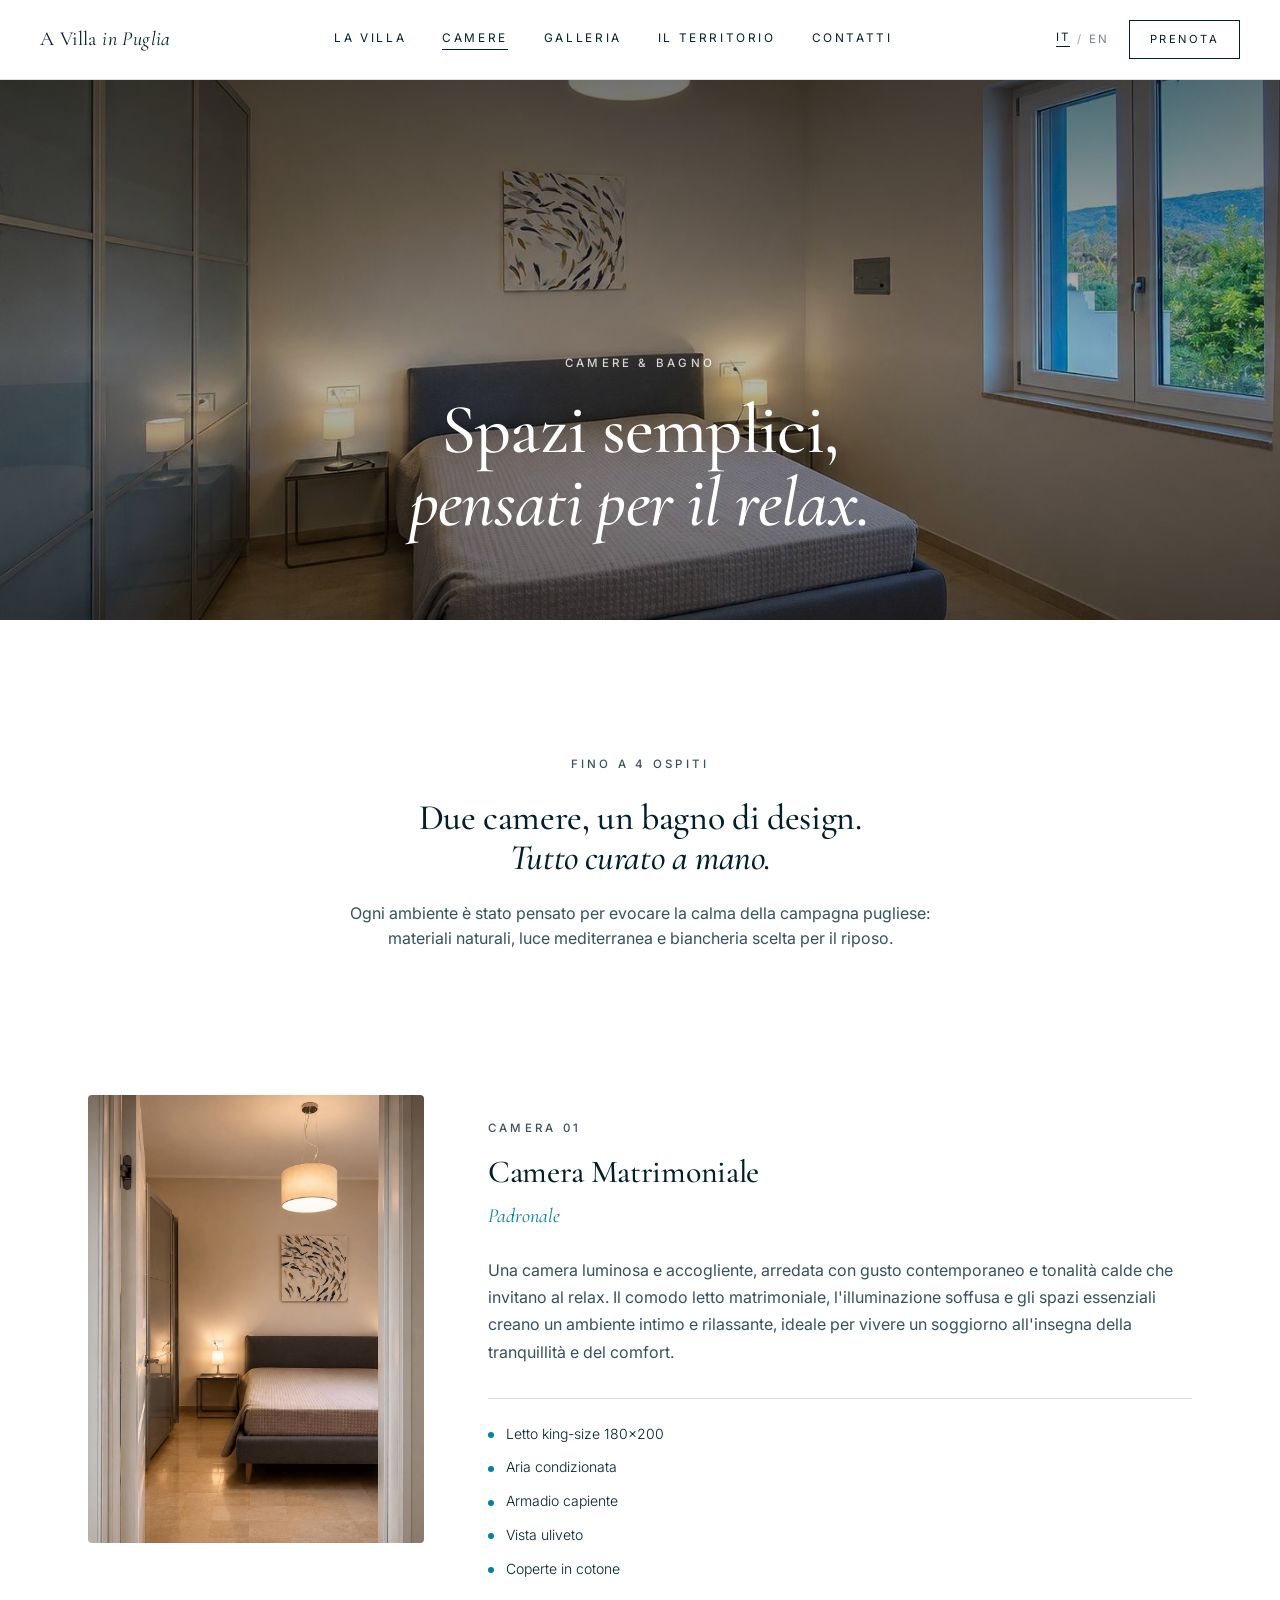
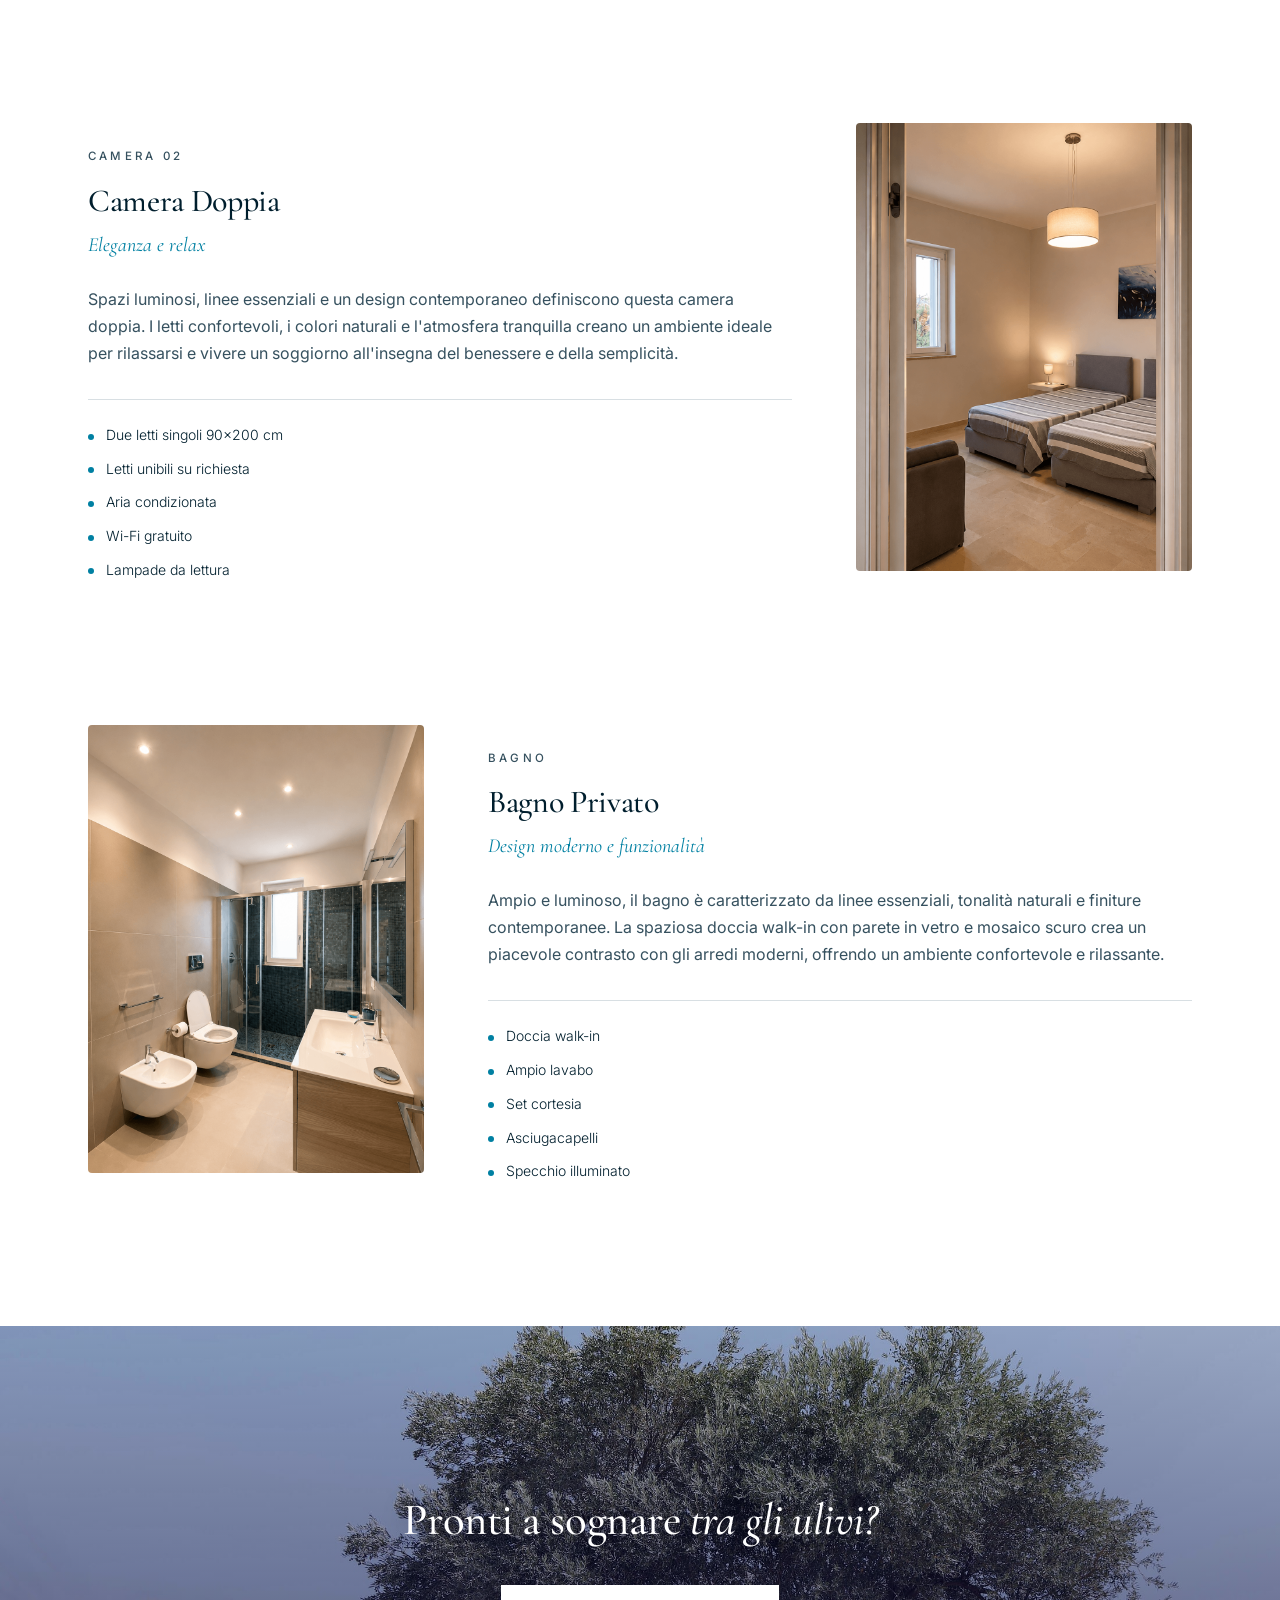
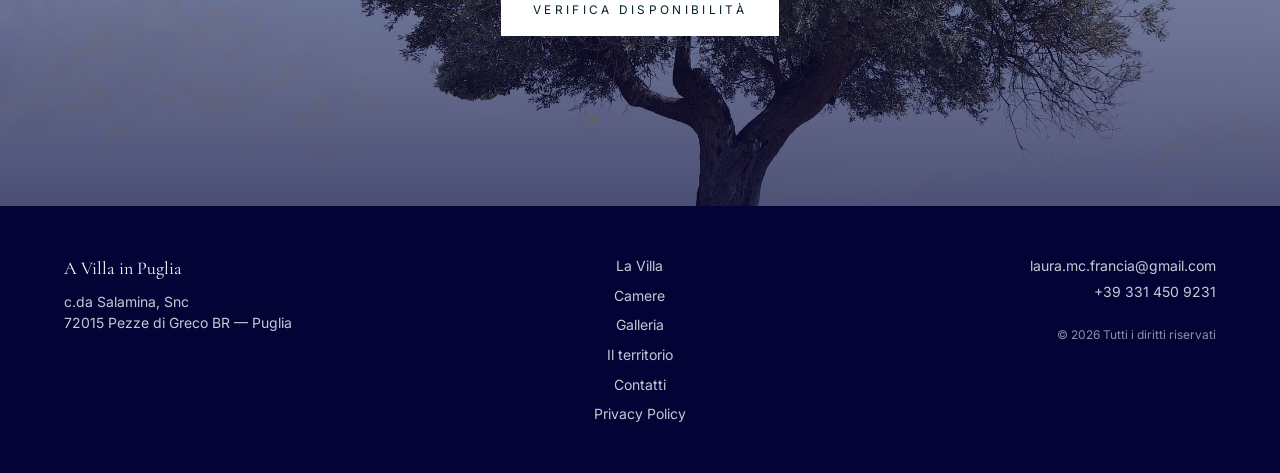
==== commit 7d67461c: "Camere: 'Biancheria in lino' -> 'Coperte in cotone' (IT + traduzione EN)" ====
--- a/camere.html
+++ b/camere.html
@@ -94,7 +94,7 @@
               <li><span class="dot"></span>Aria condizionata</li>
               <li><span class="dot"></span>Armadio capiente</li>
               <li><span class="dot"></span>Vista uliveto</li>
-              <li><span class="dot"></span>Biancheria in lino</li>
+              <li><span class="dot"></span>Coperte in cotone</li>
             </ul>
           </div>
         </article>
--- a/styles.css
+++ b/styles.css
@@ -891,3 +891,17 @@
 }
 /* Lo scrim (overlay scuro esistente) resta sopra al video per la leggibilità */
 .page-hero .scrim { z-index: 1; }
+
+/* ---------- CAROSELLO HOME su MOBILE ---------- */
+/* Le card su desktop sono 480px; su mobile sarebbero più larghe dello
+   schermo (si vedrebbe mezza foto + mezza un'altra). Qui le adattiamo
+   alla larghezza dello schermo così ogni foto si vede intera, con un
+   piccolo accenno della successiva. */
+@media (max-width: 767px) {
+  .marquee-track { gap: 1rem; padding: 0 1rem; }
+  .marquee .m-card {
+    width: 82vw;
+    height: auto;
+    aspect-ratio: 4 / 3;
+  }
+}
